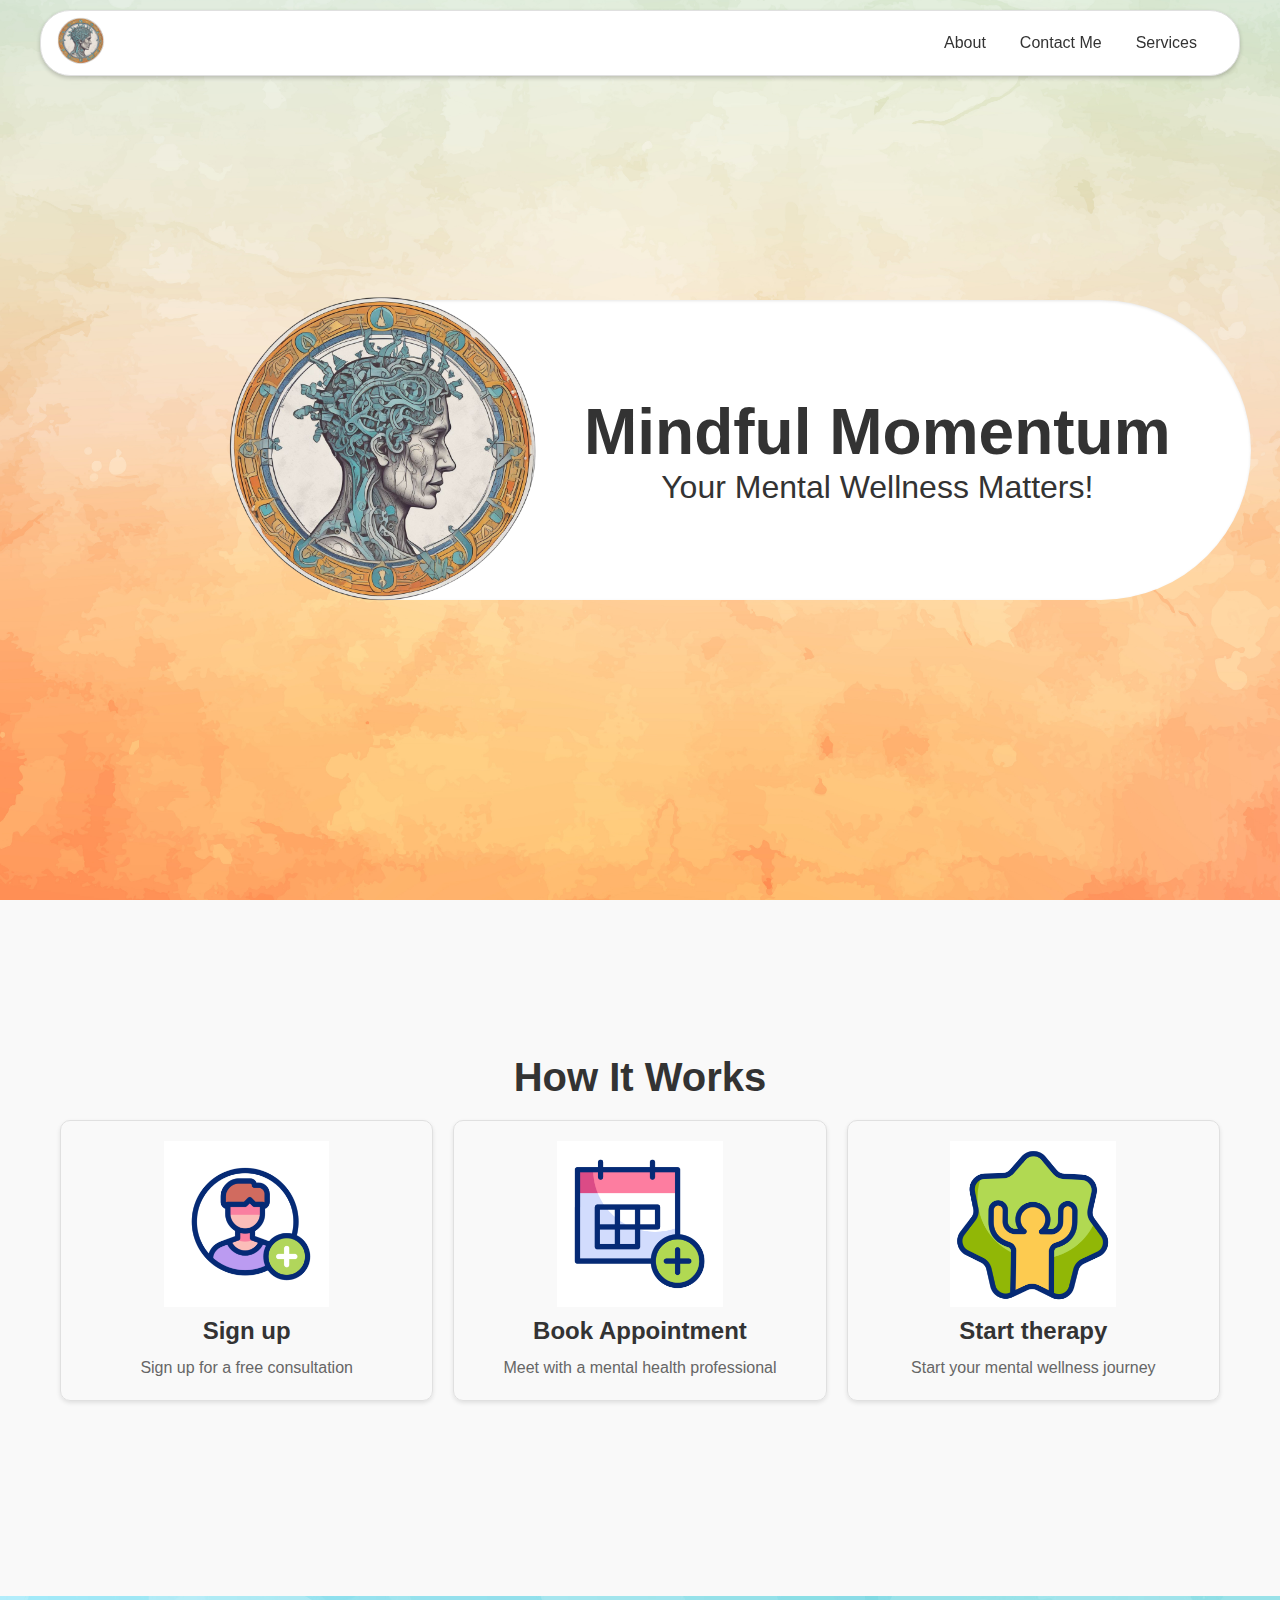
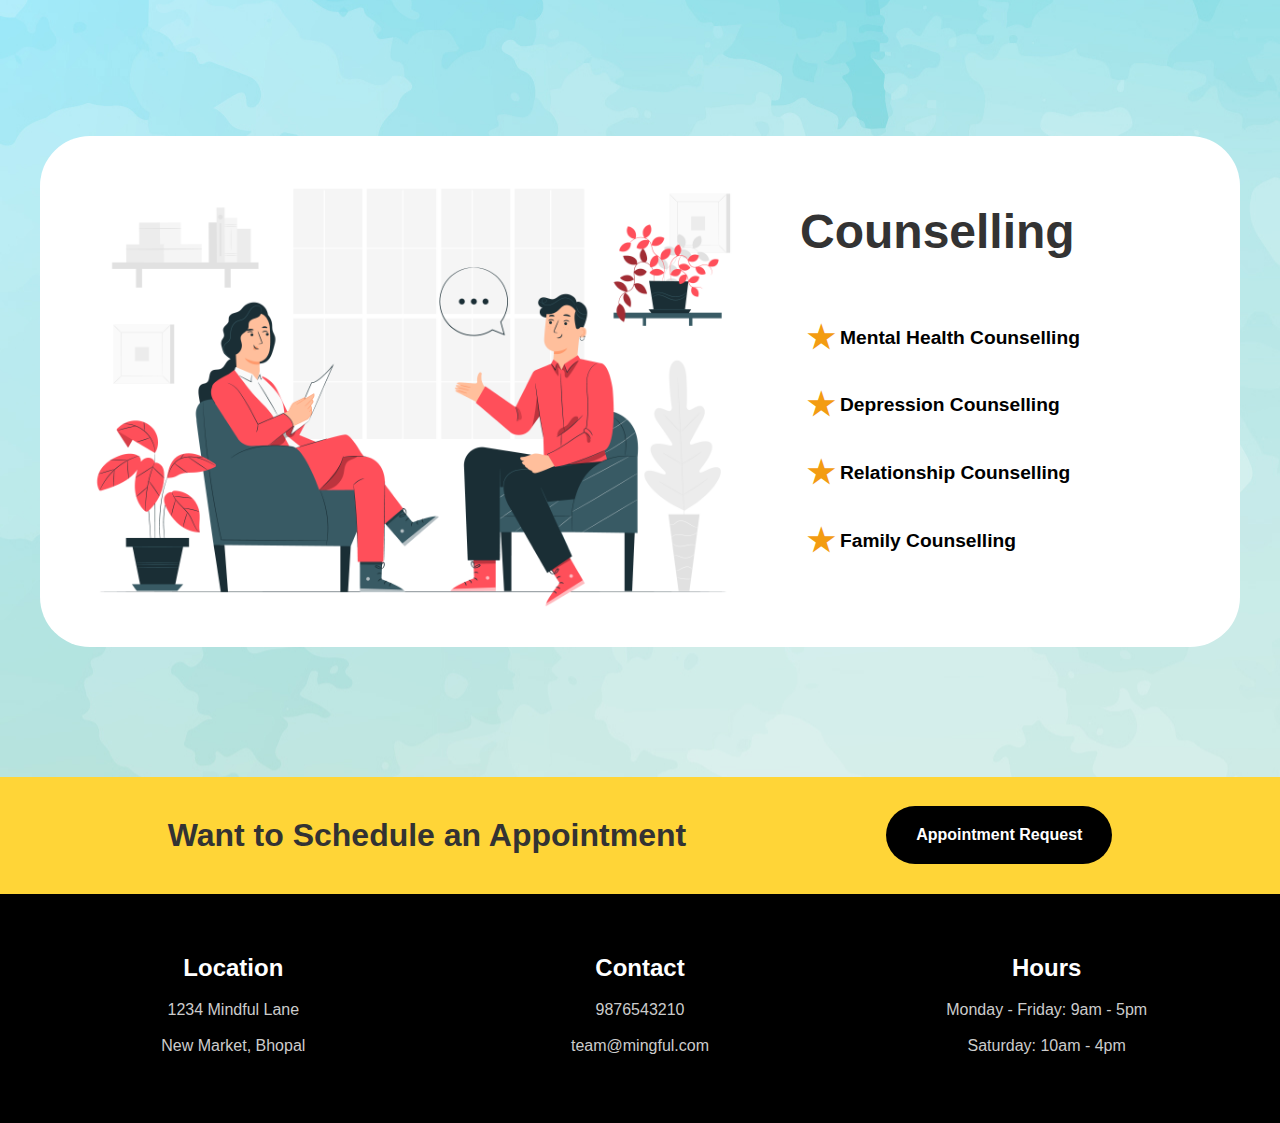
==== index.html @ 812d9dda "initial commit v1" ====
<!DOCTYPE html>
<html lang="en">
<head>
    <meta charset="UTF-8">
    <link rel="stylesheet" href="style.css">
    <script defer src="index.js"></script>
    <title>Title</title>
</head>
<body>
<header>
<!--  a navbar with website name and 3 links about, contact me and services  -->
    <nav>
        <div>
            <a href="index.html">
            <img src="./Asset/logo.png" alt="Mindful Momentum">
            </a>
        </div>
        <ul>
            <li><a href="./pages/about.html">About</a></li>
            <li><a href="./pages/contact.html">Contact Me</a></li>
            <li><a href="#services">Services</a></li>
        </ul>
    </nav>

<!--  hero section  -->
<section>
    <div class="hero-bg">
        <img class="hero-logo" src="./Asset/logo.png" alt="logo">
<!--        <img class="bg-img" src="./Asset/bg.jpg" alt="background">-->
        <div class="welcome-text">
            <h1 class="hero-heading">Mindful Momentum</h1>
            <p class="hero-para">Your Mental Wellness Matters!</p>
        </div>
    </div>
</section>
</header>

<!--  main section  -->
<main>
    <section>
        <h1 class="main-heading">How It Works</h1>
        <div class="main-div">
            <div class="main-div-item">
                <img src="./Asset/signup.gif" alt="meditation">
                <h2>Sign up</h2>
                <p>Sign up for a free consultation</p>
            </div>
            <div class="main-div-item">
                <img src="./Asset/book.gif" alt="meditation">
                <h2>Book Appointment</h2>
                <p>Meet with a mental health professional</p>
            </div>
            <div class="main-div-item">
                <img src="./Asset/start.gif" alt="meditation">
                <h2>Start therapy </h2>
                <p>Start your mental wellness journey</p>
            </div>
        </div>
    </section>
</main>

<!--counselling services-->
<section class="overlay-section" id="services">
<section class="counselling-section">
    <div class="counselling-img">
        <img src="./Asset/counselling.jpg" alt="counselling image">
    </div>
    <div class="counselling-text">
        <h1 class="counselling-heading">Counselling</h1>
        <ul>
            <li>Mental Health Counselling</li>
            <li>Depression Counselling</li>
            <li>Relationship Counselling</li>
            <li>Family Counselling</li>
        </ul>
    </div>
</section>
</section>

<!--go to contact me page-->
<section class="contact-section">
    <h1 class="contact-heading">Want to Schedule an Appointment</h1>
    <a href="./pages/contact.html" class="contact-btn">Appointment Request</a>
</section>

<!--  footer section  -->
<footer>
    <div class="footer-div">
        <div class="footer-div-item">
            <h2>Location</h2>
            <p>1234 Mindful Lane</p>
            <p>New Market, Bhopal</p>
        </div>
        <div class="footer-div-item">
            <h2>Contact</h2>
            <p>
                <a href="tel:9876543210">9876543210</a>
            </p>
            <p>
                <a href="mailto:team@mingful.com">team@mingful.com
                </a>
            </p>
        </div>
        <div class="footer-div-item">
            <h2>Hours</h2>
            <p>Monday - Friday: 9am - 5pm</p>
            <p>Saturday: 10am - 4pm</p>
        </div>
    </div>
</footer>
</body>
</html>
---- style.css ----
@import url('https://fonts.googleapis.com/css2?family=Poppins:wght@400;700,900&display=swap');

* {
    margin: 0;
    padding: 0;
    box-sizing: border-box;
    scroll-behavior: smooth;
}

body {
    font-family: 'Roboto', sans-serif;
    background: #f9f9f9;
}

nav {
    background: #ffffff;
    border: 1px solid #e0e0e0;
    border-radius: 30px;
    box-shadow: 0 2px 4px rgba(0, 0, 0, 0.2);
    padding: 10px 20px;
    position: fixed;
    top: 10px;
    left: 50%;
    transform: translateX(-50%);
    width: calc(100% - 40px);
    max-width: 1200px;
    z-index: 1000;
    display: flex;
    justify-content: space-between;
    align-items: center;
    transition: all 0.3s ease-in-out;
}

nav img {
    height: 40px;
    width: 40px;
    scale: 1.2;
    border-radius: 50%;
    object-fit: cover;
}

nav ul {
    list-style: none;
    padding: 0 20px;
    margin: 0;
    display: flex;
    gap: 30px;
}

nav ul li {
    display: inline;
}

nav ul li a {
    text-decoration: none;
    color: #333;
    font-weight: 400;
    padding: 5px 2px;
    border-radius: 5px;
    position: relative;
    transition: color 0.3s;
}

nav ul li a::after {
    content: '';
    position: absolute;
    width: 0;
    height: 2px;
    display: block;
    margin-top: 5px;
    right: 0;
    background: #333;
    transition: width 0.3s ease, background-color 0.3s ease;
}

nav ul li a:hover::after {
    width: 100%;
    left: 0;
    background: #333;
}

/*hero*/
/* Style for the hero section */
.hero-bg {
    position: relative;
    width: 100%;
    height: 100vh;
    background: url('./Asset/bg2.jpg') no-repeat center bottom/cover;
    z-index: -1;
}

.hero-bg .bg-img {
    width: 100%;
    height: 100%;
    object-fit: cover;
    overflow: hidden;
    position: absolute;
    bottom: 0;
    z-index: -1;
    opacity: 0.5; /* Decrease opacity */
}

.hero-bg .hero-logo {
    width: 320px;
    height: 320px;
    position: absolute;
    top: 50%;
    left: 50%;
    transform: translate(-50%, -50%);
    transition: all 2s ease;
}

.hero-bg .welcome-text {
    width: fit-content;
    display: flex;
    flex-direction: column;
    align-items: center;
    justify-content: center;
    position: absolute;
    top: 50%;
    left: 50%;
    transform: translate(-50%, -50%);
    font-size: 2rem;
    color: #333;
    text-align: left;
    background: white;
    opacity: 0;
    transition: all 2s ease;
    white-space: nowrap;
    padding: 10px 80px 10px 200px;
    border-radius: 0 200px 200px 0;
    height: 300px;
    z-index: -1;
    border: none;
    outline: none;
    box-shadow: inset 0 1px 3px rgba(0, 0, 0, 0.1);
}

.hero-bg.animate .hero-logo {
    left: 30%;
}

.hero-bg.animate .welcome-text {
    left: 30%;
    opacity: 1;
    transform: translate(0, -50%);
}

.hero-bg .hero.logo {
    width: 320px;
    height: 320px;
    position: absolute;
    top: 50%;
    left: 50%;
    transform: translate(-50%, -50%);
}

/*h1 {*/
/*    font-size: 3rem;*/
/*    font-weight: bold;*/
/*    color: #333;*/
/*    text-align: center;*/
/*    margin-top: 20vh;*/
/*    text-shadow: 2px 2px 4px rgba(0, 0, 0, 0.2);*/
/*}*/

/*main section*/
main {
    padding: 20px;
    max-width: 1200px;
    margin: 15vh auto 15vh auto;
}

main section {
    margin-bottom: 40px;
}

.main-heading {
    font-size: 2.5rem;
    font-weight: bold;
    color: #333;
    text-align: center;
    margin-bottom: 20px;
}

.main-div {
    display: flex;
    justify-content: space-between;
    gap: 20px;
}

.main-div-item {
    display: flex;
    flex-direction: column;
    align-items: center;
    text-align: center;
    flex: 1;
    padding: 20px;
    border: 1px solid #e0e0e0;
    border-radius: 10px;
    box-shadow: 0 2px 4px rgba(0, 0, 0, 0.1);
    cursor: pointer;
}

.main-div-item img {
    max-width: 50%;
    height: auto;
    margin-bottom: 10px;
}

.main-div-item h2 {
    font-size: 1.5rem;
    font-weight: bold;
    color: #333;
    margin-bottom: 10px;
}

.main-div-item p {
    font-size: 1rem;
    line-height: 1.6;
    color: #666;
}

/*counselling section*/
.overlay-section {
    width: 100%;
    height: 100%;
    background-image: url("./Asset/bg2.jpg");
    padding: 140px 0 130px 0;
}

.counselling-section {
    background: white;
    display: flex;
    align-items: center;
    gap: 20px;
    padding: 20px;
    border-radius: 50px;
    max-width: 1200px;
    margin: 0 auto;
}

.counselling-img {
    flex: 1;
}

.counselling-img img {
    width: 700px;
    height: auto;
    border-radius: 10px;
}

.counselling-text {
    flex: 1;
    display: flex;
    flex-direction: column;
    justify-content: center;
    padding: 20px 0 20px 20px;
    /*background: #fff;*/
    border-radius: 10px;
    /*box-shadow: 0 2px 4px rgba(0, 0, 0, 0.1);*/
}

.counselling-text h1 {
    font-size: 3rem;
    font-weight: bold;
    color: #333;
    margin-bottom: 50px;
}

.counselling-text ul {
    list-style: none;
    padding: 0;
}

.counselling-text ul li {
    font-size: 1.2rem;
    line-height: 3;
    font-weight: 700;
    /*color: #666;*/
    position: relative;
    padding-left: 40px;
    margin-bottom: 10px;
}

.counselling-text ul li::before {
    content: '\2605'; /* Unicode for star icon */
    position: absolute;
    left: 7px;
    /*right: 15px;*/
    color: #f39c12; /* Star color */
    top: -20px;
    font-size: 2rem;
}

/*contact me*/
.contact-section {
    background: #ffd537;
    display: flex;
    align-items: center;
    justify-content: center;
    padding: 20px;
    gap: 200px;
}

.contact-heading {
    font-size: 2rem;
    font-weight: 700;
    padding: 20px 0;
    color: #333;
}

.contact-btn {
    font-size: 1rem;
    font-weight: bold;
    color: white;
    background: black;
    padding: 20px 30px;
    border: none;
    border-radius: 50px;
    text-decoration: none;
    transition: all 0.3s ease;
}

.contact-btn:hover {
    background: transparent;
    color: black;
    border: 2px solid black;
}

/*footer*/
footer {
    background: black;
    color: white;
    padding: 40px 20px;
    text-align: center;
}

.footer-div {
    display: flex;
    justify-content: center;
    max-width: 1200px;
    margin: 0 auto;
    gap: 20px;
}

.footer-div-item {
    flex: 1;
    padding: 20px;
    display: flex;
    flex-direction: column;
    justify-content: center;
    align-items: center;
    text-align: center;
}

.footer-div-item h2 {
    font-size: 1.5rem;
    font-weight: bold;
    margin-bottom: 10px;
}

.footer-div-item p {
    font-size: 1rem;
    line-height: 1.6;
    color: #ccc;
    margin: 5px 0;
}

.footer-div-item a {
    color: #ccc;
    text-decoration: none;
    transition: color 0.3s ease;
}

.footer-div-item a:hover {
    color: white;
}
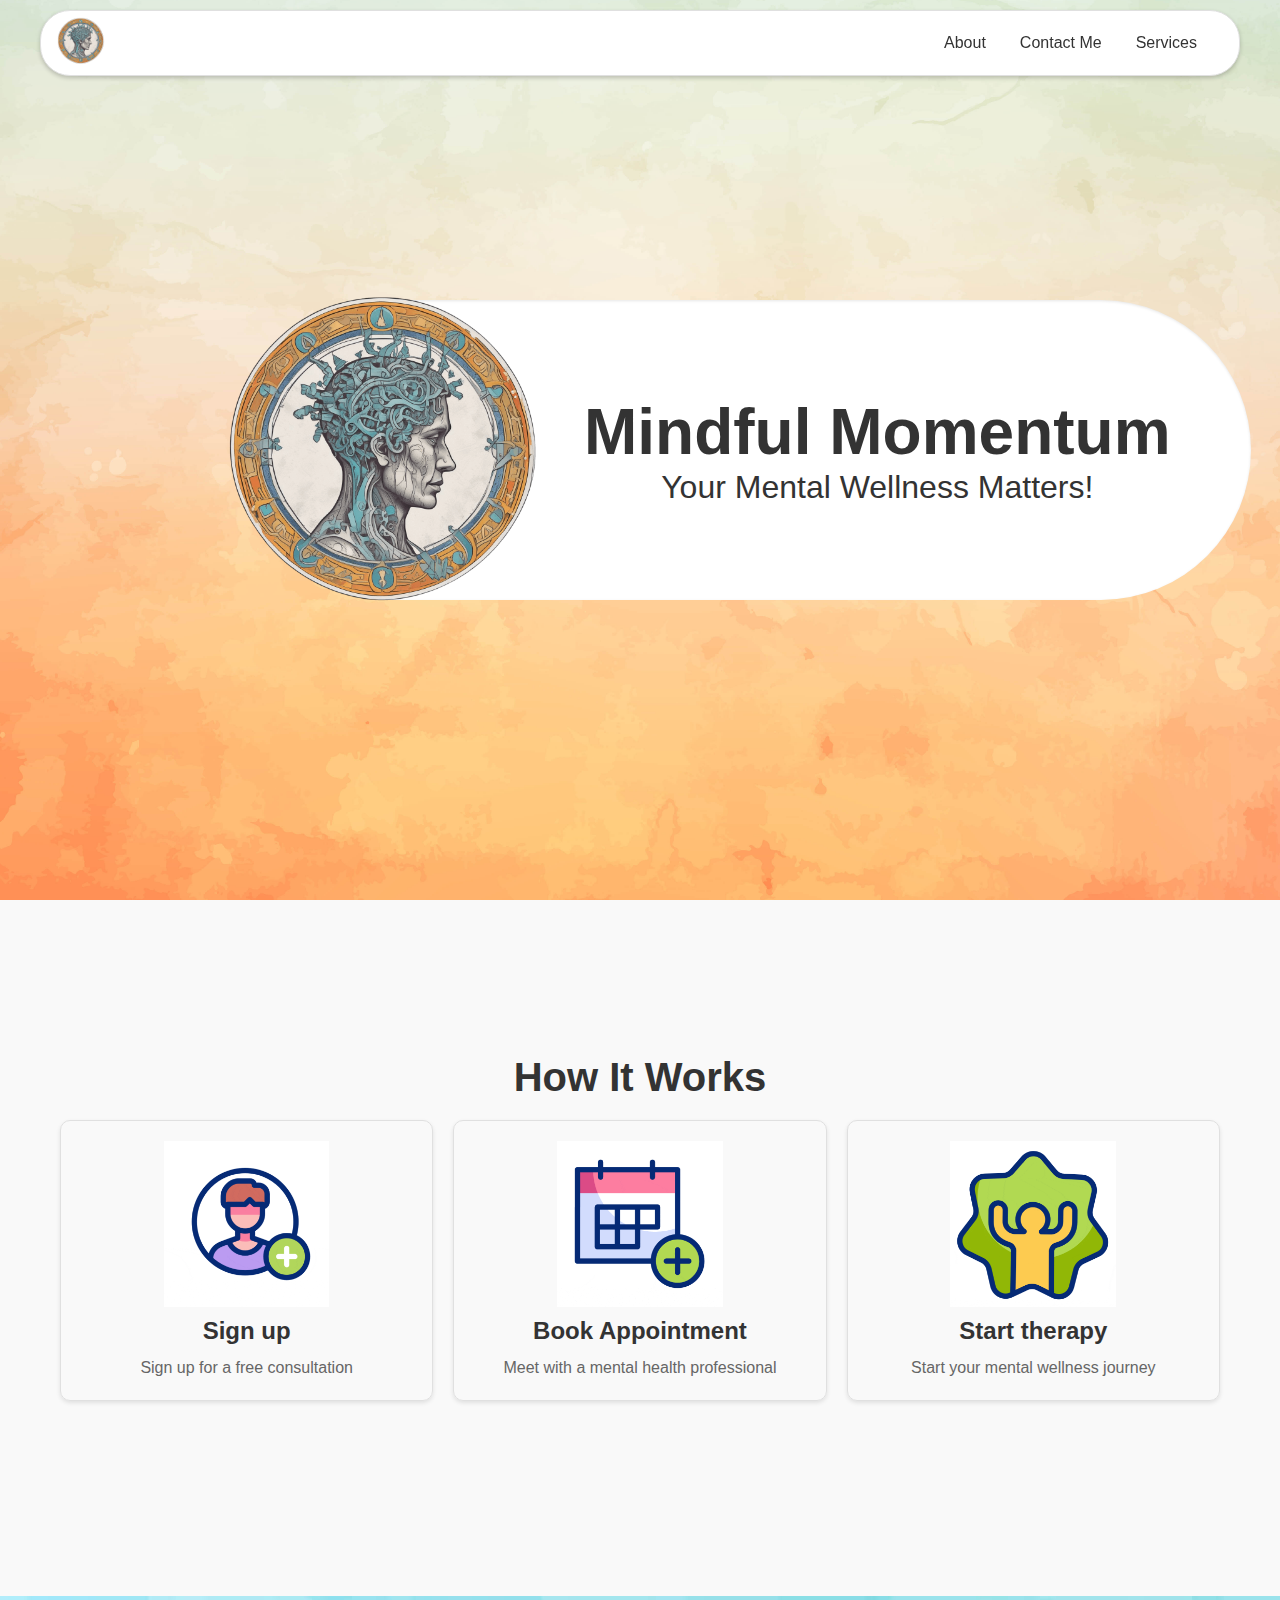
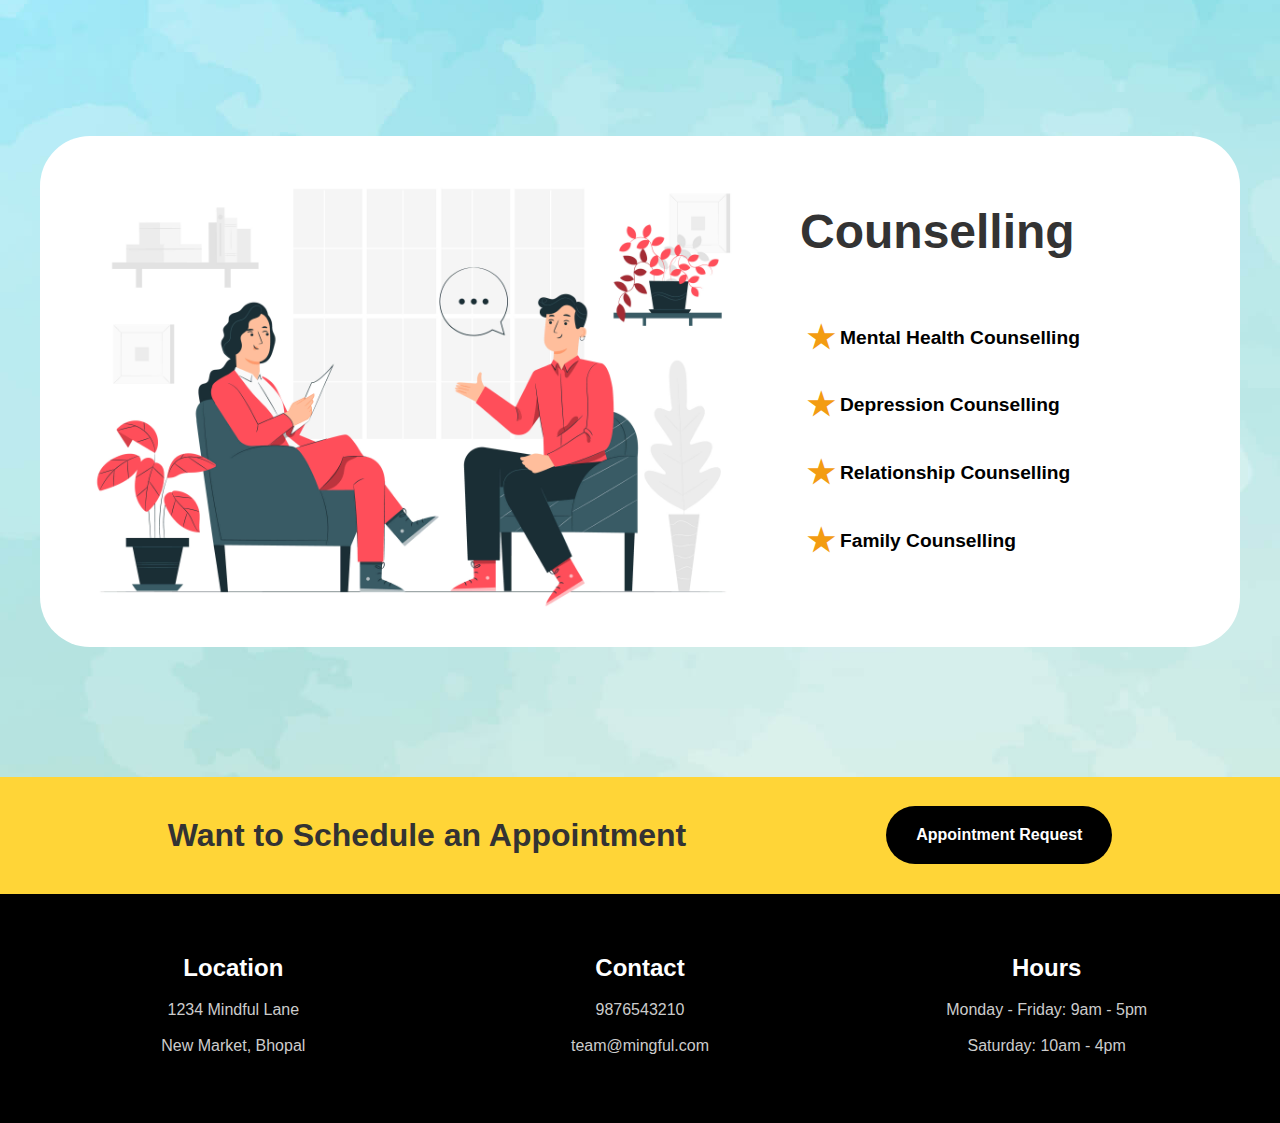
==== commit d493804a: "initial commit v2" ====
--- a/index.html
+++ b/index.html
@@ -4,11 +4,10 @@
     <meta charset="UTF-8">
     <link rel="stylesheet" href="style.css">
     <script defer src="index.js"></script>
-    <title>Title</title>
+    <title>Mindful Momentum</title>
 </head>
 <body>
 <header>
-<!--  a navbar with website name and 3 links about, contact me and services  -->
     <nav>
         <div>
             <a href="index.html">
@@ -77,7 +76,6 @@
 </section>
 </section>
 
-<!--go to contact me page-->
 <section class="contact-section">
     <h1 class="contact-heading">Want to Schedule an Appointment</h1>
     <a href="./pages/contact.html" class="contact-btn">Appointment Request</a>
@@ -109,4 +107,4 @@
     </div>
 </footer>
 </body>
-</html>+</html>
--- a/style.css
+++ b/style.css
@@ -80,7 +80,6 @@
 }
 
 /*hero*/
-/* Style for the hero section */
 .hero-bg {
     position: relative;
     width: 100%;
@@ -97,7 +96,7 @@
     position: absolute;
     bottom: 0;
     z-index: -1;
-    opacity: 0.5; /* Decrease opacity */
+    opacity: 0.5;
 }
 
 .hero-bg .hero-logo {
